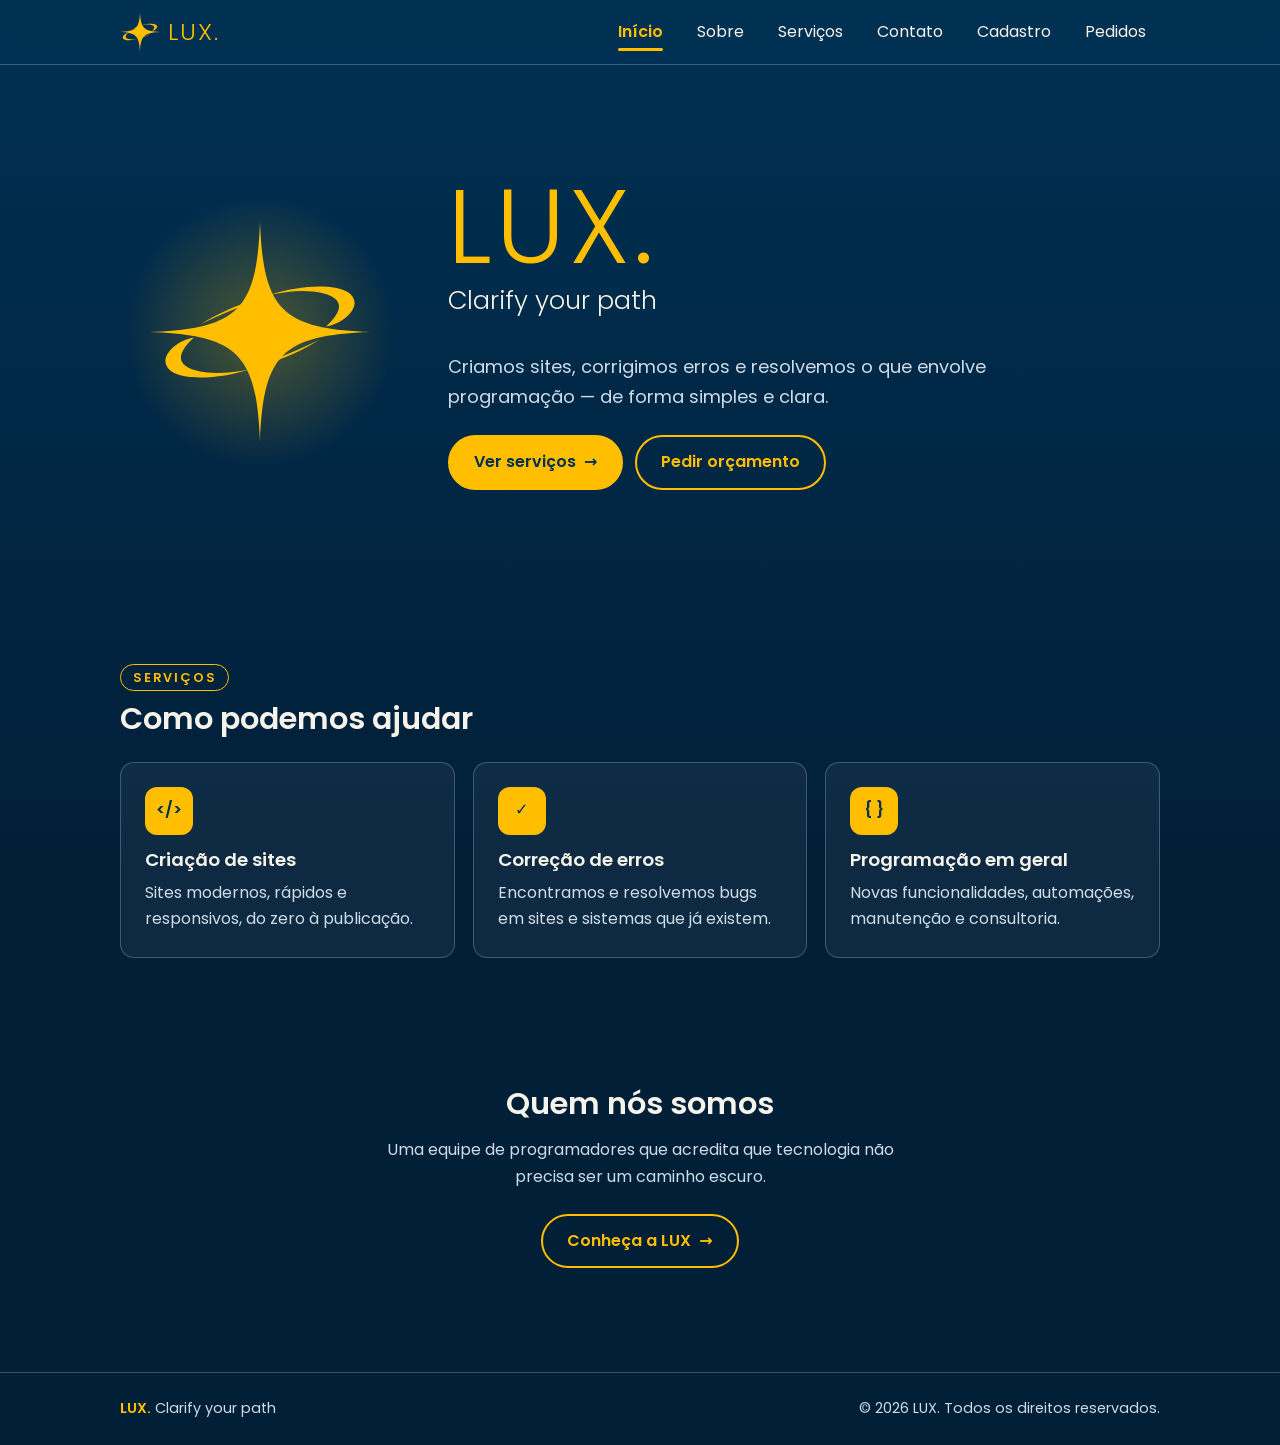
==== index.html @ 6c18a025 "first commit" ====
<!DOCTYPE html>
<html lang="pt-BR">
<head>
    <meta charset="UTF-8">
    <meta name="viewport" content="width=device-width, initial-scale=1.0">
    <meta name="description" content="LUX — criação de sites, correção de erros e serviços de programação. Clarify your path.">
    <meta name="theme-color" content="#003153">
    <title>LUX | Clarify your path</title>
    <link rel="icon" href="img/logo.svg" type="image/svg+xml">
    <link rel="preconnect" href="https://fonts.googleapis.com">
    <link rel="preconnect" href="https://fonts.gstatic.com" crossorigin>
    <link href="https://fonts.googleapis.com/css2?family=Poppins:wght@300;400;600&display=swap" rel="stylesheet" media="print" onload="this.media='all'">
    <link rel="stylesheet" href="oi.css">
    <script defer src="js.js"></script>
</head>
<body>
    <a class="pular" href="#conteudo">Pular para o conteúdo</a>

    <header class="topo">
        <div class="container topo-linha">
            <a class="marca" href="index.html" aria-label="LUX — página inicial">
                <img src="img/logo.svg" alt="" width="40" height="40">
                <span>LUX.</span>
            </a>
            <button class="menu-botao" type="button" aria-expanded="false" aria-controls="menu">
                <span class="menu-icone" aria-hidden="true"></span>
                <span class="menu-texto">Menu</span>
            </button>
            <nav id="menu" class="menu" aria-label="Principal">
                <ul>
                    <li><a href="index.html" aria-current="page">Início</a></li>
                    <li><a href="sobre.html">Sobre</a></li>
                    <li><a href="servicos.html">Serviços</a></li>
                    <li><a href="contato.html">Contato</a></li>
                    <li><a href="cadastro.html">Cadastro</a></li>
                    <li><a href="pedidos.html">Pedidos</a></li>
                </ul>
            </nav>
        </div>
    </header>

    <main id="conteudo">
        <section class="heroi container">
            <div class="heroi-logo">
                <img src="img/logo.svg" alt="" width="220" height="220">
            </div>
            <div class="heroi-texto">
                <h1>LUX.</h1>
                <p class="slogan" lang="en">Clarify your path</p>
                <p class="destaque">Criamos sites, corrigimos erros e resolvemos o que envolve programação — de forma simples e clara.</p>
                <div class="acoes">
                    <a class="botao" href="servicos.html">Ver serviços <span aria-hidden="true">→</span></a>
                    <a class="botao botao-contorno" href="contato.html">Pedir orçamento</a>
                </div>
            </div>
        </section>

        <section class="secao container" aria-labelledby="titulo-servicos">
            <p class="etiqueta">Serviços</p>
            <h2 id="titulo-servicos">Como podemos ajudar</h2>
            <ul class="grade">
                <li class="cartao">
                    <span class="cartao-icone" aria-hidden="true">&lt;/&gt;</span>
                    <h3>Criação de sites</h3>
                    <p>Sites modernos, rápidos e responsivos, do zero à publicação.</p>
                </li>
                <li class="cartao">
                    <span class="cartao-icone" aria-hidden="true">✓</span>
                    <h3>Correção de erros</h3>
                    <p>Encontramos e resolvemos bugs em sites e sistemas que já existem.</p>
                </li>
                <li class="cartao">
                    <span class="cartao-icone" aria-hidden="true">{ }</span>
                    <h3>Programação em geral</h3>
                    <p>Novas funcionalidades, automações, manutenção e consultoria.</p>
                </li>
            </ul>
        </section>

        <section class="secao container chamada">
            <h2>Quem nós somos</h2>
            <p>Uma equipe de programadores que acredita que tecnologia não precisa ser um caminho escuro.</p>
            <div class="acoes">
                <a class="botao botao-contorno" href="sobre.html">Conheça a LUX <span aria-hidden="true">→</span></a>
            </div>
        </section>
    </main>

    <footer class="rodape">
        <div class="container rodape-linha">
            <p><strong>LUX.</strong> <span lang="en">Clarify your path</span></p>
            <p>&copy; <span data-ano>2026</span> LUX. Todos os direitos reservados.</p>
        </div>
    </footer>
</body>
</html>
---- oi.css ----
/* ===== LUX — identidade visual =====
   Azul da Prússia + âmbar. O par azul/amarelo continua distinguível nos
   tipos mais comuns de daltonismo, e nenhum estado depende só da cor:
   links, abas e erros também usam sublinhado, barra, ícone ou texto. */
:root {
    --azul: #003153;          /* azul da Prússia */
    --azul-fundo: #021f38;
    --azul-claro: #0b4470;
    --ambar: #ffbf00;
    --ambar-claro: #ffd75e;
    --texto: #f6f3ea;
    --texto-suave: #cfdbe7;
    --borda: rgba(255, 255, 255, 0.22);
    --raio: 14px;
}

*,
*::before,
*::after {
    box-sizing: border-box;
}

html {
    scroll-behavior: smooth;
}

body {
    margin: 0;
    min-height: 100vh;
    display: flex;
    flex-direction: column;
    font-family: "Poppins", "Segoe UI", system-ui, sans-serif;
    font-size: 1rem;
    line-height: 1.65;
    color: var(--texto);
    background: var(--azul-fundo) linear-gradient(180deg, var(--azul) 0%, var(--azul-fundo) 60%) no-repeat;
}

main {
    flex: 1;
}

img {
    max-width: 100%;
    height: auto;
    display: block;
}

h1,
h2,
h3 {
    line-height: 1.2;
    margin: 0 0 0.5em;
    font-weight: 600;
}

h1 {
    font-size: clamp(2rem, 6vw, 3rem);
}

h2 {
    font-size: clamp(1.4rem, 4vw, 1.9rem);
}

h3 {
    font-size: 1.15rem;
}

p {
    margin: 0 0 1em;
}

a {
    color: var(--ambar);
    text-underline-offset: 0.2em;
}

a:hover {
    color: var(--ambar-claro);
}

strong {
    color: var(--ambar);
    font-weight: 600;
}

/* foco sempre visível para quem navega pelo teclado */
:focus-visible {
    outline: 3px solid #fff;
    outline-offset: 3px;
    border-radius: 4px;
}

.container {
    width: 100%;
    max-width: 1080px;
    margin-inline: auto;
    padding-inline: 20px;
}

.estreito {
    max-width: 720px;
}

.pular {
    position: absolute;
    left: 12px;
    top: -60px;
    z-index: 20;
    padding: 10px 16px;
    background: var(--ambar);
    color: var(--azul);
    font-weight: 600;
    border-radius: 8px;
}

.pular:focus {
    top: 12px;
}

/* ===== Topo e menu ===== */
.topo {
    position: sticky;
    top: 0;
    z-index: 10;
    background: rgba(0, 49, 83, 0.94);
    border-bottom: 1px solid var(--borda);
    backdrop-filter: blur(8px);
}

.topo-linha {
    display: flex;
    align-items: center;
    justify-content: space-between;
    flex-wrap: wrap;
    min-height: 64px;
}

.marca {
    display: inline-flex;
    align-items: center;
    gap: 8px;
    color: var(--ambar);
    font-size: 1.5rem;
    font-weight: 300;
    letter-spacing: 0.08em;
    text-decoration: none;
}

.marca img {
    transition: transform 0.5s ease;
}

.marca:hover img {
    transform: rotate(90deg);
}

.menu-botao {
    display: none;
    align-items: center;
    gap: 10px;
    min-height: 44px;
    padding: 8px 14px;
    font: inherit;
    font-weight: 600;
    color: var(--ambar);
    background: transparent;
    border: 2px solid var(--ambar);
    border-radius: 10px;
    cursor: pointer;
}

.menu-icone,
.menu-icone::before,
.menu-icone::after {
    display: block;
    width: 20px;
    height: 2px;
    background: currentColor;
    border-radius: 2px;
    transition: transform 0.25s ease, background-color 0.25s ease;
}

.menu-icone {
    position: relative;
}

.menu-icone::before,
.menu-icone::after {
    content: "";
    position: absolute;
    left: 0;
}

.menu-icone::before {
    top: -6px;
}

.menu-icone::after {
    top: 6px;
}

.menu-botao[aria-expanded="true"] .menu-icone {
    background: transparent;
}

.menu-botao[aria-expanded="true"] .menu-icone::before {
    transform: translateY(6px) rotate(45deg);
}

.menu-botao[aria-expanded="true"] .menu-icone::after {
    transform: translateY(-6px) rotate(-45deg);
}

.menu ul {
    display: flex;
    gap: 6px;
    margin: 0;
    padding: 0;
    list-style: none;
}

.menu a {
    position: relative;
    display: block;
    padding: 10px 14px;
    color: var(--texto);
    text-decoration: none;
    border-radius: 8px;
    transition: background-color 0.2s ease, color 0.2s ease;
}

.menu a::after {
    content: "";
    position: absolute;
    left: 14px;
    right: 14px;
    bottom: 4px;
    height: 3px;
    background: var(--ambar);
    border-radius: 3px;
    transform: scaleX(0);
    transition: transform 0.25s ease;
}

.menu a:hover {
    background: rgba(255, 255, 255, 0.08);
    color: var(--ambar);
}

.menu a:hover::after,
.menu a[aria-current="page"]::after {
    transform: scaleX(1);
}

.menu a[aria-current="page"] {
    color: var(--ambar);
    font-weight: 600;
}

/* ===== Botões ===== */
.botao {
    display: inline-flex;
    align-items: center;
    justify-content: center;
    gap: 8px;
    min-height: 48px;
    padding: 12px 24px;
    font: inherit;
    font-weight: 600;
    color: var(--azul);
    background: var(--ambar);
    border: 2px solid var(--ambar);
    border-radius: 999px;
    text-decoration: none;
    cursor: pointer;
    transition: transform 0.15s ease, box-shadow 0.2s ease, background-color 0.2s ease, color 0.2s ease;
}

.botao:hover {
    color: var(--azul);
    background: var(--ambar-claro);
    transform: translateY(-3px);
    box-shadow: 0 10px 28px rgba(255, 191, 0, 0.35);
}

.botao:active {
    transform: translateY(0) scale(0.97);
    box-shadow: none;
}

.botao span {
    transition: transform 0.2s ease;
}

.botao:hover span {
    transform: translateX(4px);
}

.botao-contorno {
    color: var(--ambar);
    background: transparent;
}

.botao-contorno:hover {
    color: var(--azul);
    background: var(--ambar);
}

.acoes {
    display: flex;
    flex-wrap: wrap;
    gap: 12px;
    margin-top: 1.5em;
}

/* ===== Início ===== */
.heroi {
    display: grid;
    grid-template-columns: auto 1fr;
    align-items: center;
    gap: 48px;
    padding-block: clamp(48px, 10vw, 110px);
}

.heroi-logo {
    position: relative;
    padding: 30px;
}

/* brilho da luminária atrás da estrela */
.heroi-logo::before {
    content: "";
    position: absolute;
    inset: 0;
    border-radius: 50%;
    background: radial-gradient(circle, rgba(255, 191, 0, 0.3) 0%, rgba(255, 191, 0, 0) 68%);
    animation: brilho 4s ease-in-out infinite;
}

.heroi-logo img {
    position: relative;
}

@keyframes brilho {
    50% {
        transform: scale(1.18);
        opacity: 0.6;
    }
}

.heroi h1 {
    margin: 0;
    font-size: clamp(3.5rem, 14vw, 6.5rem);
    font-weight: 300;
    letter-spacing: 0.04em;
    color: var(--ambar);
    line-height: 1;
}

.slogan {
    font-size: clamp(1.2rem, 4vw, 1.6rem);
    font-weight: 300;
    margin-bottom: 1.2em;
}

.destaque {
    font-size: 1.125rem;
    color: var(--texto-suave);
    max-width: 52ch;
}

/* ===== Seções e cartões ===== */
.secao {
    padding-block: clamp(36px, 7vw, 64px);
}

.etiqueta {
    display: inline-block;
    margin-bottom: 0.8em;
    padding: 2px 12px;
    font-size: 0.8rem;
    font-weight: 600;
    letter-spacing: 0.14em;
    text-transform: uppercase;
    color: var(--ambar);
    border: 1px solid var(--ambar);
    border-radius: 999px;
}

.grade {
    display: grid;
    grid-template-columns: repeat(auto-fit, minmax(230px, 1fr));
    gap: 18px;
    margin: 1.5em 0 0;
    padding: 0;
    list-style: none;
}

.cartao {
    padding: 24px;
    background: rgba(255, 255, 255, 0.05);
    border: 1px solid var(--borda);
    border-radius: var(--raio);
    transition: transform 0.2s ease, border-color 0.2s ease, background-color 0.2s ease;
}

.cartao:hover {
    transform: translateY(-4px);
    border-color: var(--ambar);
    background: rgba(255, 255, 255, 0.08);
}

.cartao p {
    margin: 0;
    color: var(--texto-suave);
}

.cartao-icone {
    display: inline-grid;
    place-items: center;
    min-width: 48px;
    height: 48px;
    margin-bottom: 14px;
    padding-inline: 10px;
    font-weight: 600;
    color: var(--azul);
    background: var(--ambar);
    border-radius: 12px;
}

.chamada {
    text-align: center;
}

.chamada p {
    max-width: 52ch;
    margin-inline: auto;
    color: var(--texto-suave);
}

.chamada .acoes {
    justify-content: center;
}

/* ===== Abas de serviços ===== */
.abas {
    margin-top: 1.5em;
}

.abas-lista {
    display: flex;
    flex-wrap: wrap;
    gap: 8px;
}

.abas-lista button {
    flex: 1 1 180px;
    min-height: 48px;
    padding: 10px 16px;
    font: inherit;
    font-weight: 600;
    color: var(--texto);
    background: transparent;
    border: 2px solid var(--borda);
    border-radius: 12px;
    cursor: pointer;
    transition: background-color 0.2s ease, color 0.2s ease, border-color 0.2s ease, transform 0.15s ease;
}

.abas-lista button:hover {
    border-color: var(--ambar);
    color: var(--ambar);
    transform: translateY(-2px);
}

/* aba ativa: muda a cor de fundo E ganha um marcador ✓ */
.abas-lista button[aria-selected="true"] {
    color: var(--azul);
    background: var(--ambar);
    border-color: var(--ambar);
}

.abas-lista button[aria-selected="true"]::before {
    content: "✓ ";
}

.painel {
    margin-top: 14px;
    padding: clamp(20px, 5vw, 36px);
    background: rgba(255, 255, 255, 0.05);
    border: 1px solid var(--borda);
    border-left: 5px solid var(--ambar);
    border-radius: var(--raio);
}

.painel[role="tabpanel"]:not([hidden]) {
    animation: surgir 0.35s ease;
}

@keyframes surgir {
    from {
        opacity: 0;
        transform: translateY(10px);
    }
}

.lista-check {
    margin: 0 0 1.6em;
    padding: 0;
    list-style: none;
}

.lista-check li {
    position: relative;
    padding: 6px 0 6px 30px;
}

.lista-check li::before {
    content: "✓";
    position: absolute;
    left: 0;
    font-weight: 600;
    color: var(--ambar);
}

/* ===== Formulário ===== */
.formulario {
    display: grid;
    gap: 18px;
    margin-top: 1.5em;
    justify-items: start;
}

.campo {
    width: 100%;
}

.campo label {
    display: block;
    margin-bottom: 6px;
    font-weight: 600;
}

.campo input,
.campo select,
.campo textarea {
    width: 100%;
    min-height: 48px;
    padding: 12px 14px;
    font: inherit;
    color: var(--texto);
    background: rgba(255, 255, 255, 0.07);
    border: 2px solid var(--borda);
    border-radius: 10px;
    transition: border-color 0.2s ease, background-color 0.2s ease;
}

.campo select option {
    color: #111;
}

.campo textarea {
    resize: vertical;
}

.campo input:focus,
.campo select:focus,
.campo textarea:focus {
    outline: none;
    border-color: var(--ambar);
    background: rgba(255, 255, 255, 0.11);
}

/* erro: borda tracejada + ícone + texto, não apenas cor */
.campo [aria-invalid="true"] {
    border-style: dashed;
    border-color: #fff;
}

.erro {
    margin: 6px 0 0;
    font-weight: 600;
    color: #fff;
}

.aviso {
    margin: 0;
    font-weight: 600;
    color: var(--ambar);
}

.aviso:empty {
    display: none;
}

.faixa-aviso {
    max-width: 1040px;
    margin: 20px auto 0;
    margin-inline: max(20px, calc((100% - 1040px) / 2));
    padding: 14px 18px;
    font-weight: 600;
    color: var(--azul);
    background: var(--ambar);
    border-radius: 12px;
    overflow-wrap: anywhere;
}

.faixa-aviso a {
    color: var(--azul);
}

/* erro do servidor: ícone ⚠ + texto branco + borda, não só cor */
.aviso-erro {
    padding: 10px 14px;
    color: #fff;
    border: 2px dashed #fff;
    border-radius: 10px;
}

.botao:disabled {
    opacity: 0.6;
    cursor: wait;
    transform: none;
}

.opcional,
.dica {
    font-weight: 400;
    font-size: 0.9rem;
    color: var(--texto-suave);
}

.dica {
    margin: 6px 0 0;
}

/* ===== Cadastro e pedidos ===== */
.abas .formulario {
    margin-top: 0.5em;
}

.titulo-linha {
    display: flex;
    flex-wrap: wrap;
    align-items: center;
    justify-content: space-between;
    gap: 12px;
}

.titulo-linha h1 {
    margin: 0;
}

.botao-pequeno {
    min-height: 44px;
    padding: 8px 20px;
}

.pedidos-grade {
    display: grid;
    grid-template-columns: minmax(0, 1fr) minmax(0, 1fr);
    gap: 32px;
    align-items: start;
    margin-top: 1.5em;
}

.pedidos-grade > .painel {
    margin-top: 0;
}

.vazio {
    color: var(--texto-suave);
}

.lista-pedidos {
    display: grid;
    gap: 14px;
    margin: 0;
    padding: 0;
    list-style: none;
}

.pedido {
    padding: 18px 20px;
    background: rgba(255, 255, 255, 0.05);
    border: 1px solid var(--borda);
    border-radius: var(--raio);
    overflow-wrap: anywhere;
}

.pedido-topo {
    display: flex;
    flex-wrap: wrap;
    align-items: flex-start;
    justify-content: space-between;
    gap: 8px 12px;
}

.pedido h3 {
    margin: 0;
}

.pedido p {
    margin: 0;
    white-space: pre-line;
}

.pedido-meta {
    margin: 4px 0 10px !important;
    font-size: 0.85rem;
    color: var(--texto-suave);
}

/* selos de status: cada um tem ícone, texto e estilo de borda diferentes */
.selo {
    padding: 2px 12px;
    font-size: 0.85rem;
    font-weight: 600;
    white-space: nowrap;
    border: 2px solid var(--ambar);
    border-radius: 999px;
}

.selo-recebido {
    color: var(--ambar);
}

.selo-emandamento {
    color: var(--azul);
    background: var(--ambar);
}

.selo-concluido {
    color: var(--azul);
    background: #fff;
    border-color: #fff;
}

.selo-cancelado {
    color: var(--texto-suave);
    border-color: var(--texto-suave);
    border-style: dashed;
    text-decoration: line-through;
}

/* ===== Painel do administrador ===== */
.resumo {
    display: flex;
    flex-wrap: wrap;
    gap: 12px;
    margin: 0 0 1.5em;
    padding: 0;
    list-style: none;
}

.resumo li {
    flex: 1 1 140px;
    padding: 14px 18px;
    color: var(--texto-suave);
    background: rgba(255, 255, 255, 0.05);
    border: 1px solid var(--borda);
    border-radius: var(--raio);
}

.resumo strong {
    display: block;
    font-size: 2rem;
    line-height: 1.1;
}

.campo-status {
    max-width: 260px;
    margin-top: 14px;
}

.campo-status label {
    font-size: 0.9rem;
}

.contato-direto {
    margin-top: 2em;
    color: var(--texto-suave);
    overflow-wrap: anywhere;
}

/* ===== Rodapé ===== */
.rodape {
    margin-top: 40px;
    padding-block: 24px;
    border-top: 1px solid var(--borda);
    font-size: 0.9rem;
    color: var(--texto-suave);
}

.rodape-linha {
    display: flex;
    flex-wrap: wrap;
    justify-content: space-between;
    gap: 8px 24px;
}

.rodape p {
    margin: 0;
}

/* ===== Entrada suave ao rolar (classe aplicada pelo js.js) ===== */
.revelar {
    opacity: 0;
    transform: translateY(18px);
    transition: opacity 0.6s ease, transform 0.6s ease;
}

.revelar.visivel {
    opacity: 1;
    transform: none;
}

/* ===== Celular ===== */
@media (max-width: 860px) {
    .pedidos-grade {
        grid-template-columns: 1fr;
    }
}

@media (max-width: 820px) {
    .menu-botao {
        display: inline-flex;
    }

    .menu {
        flex-basis: 100%;
        display: none;
        padding-bottom: 12px;
    }

    .menu.aberto {
        display: block;
    }

    .menu ul {
        flex-direction: column;
        gap: 2px;
    }

    .menu a {
        padding: 12px 14px;
    }
}

@media (max-width: 720px) {
    .menu-botao {
        display: inline-flex;
    }

    .menu {
        flex-basis: 100%;
        display: none;
        padding-bottom: 12px;
    }

    .menu.aberto {
        display: block;
    }

    .menu ul {
        flex-direction: column;
        gap: 2px;
    }

    .menu a {
        padding: 12px 14px;
    }

    .heroi {
        grid-template-columns: 1fr;
        gap: 12px;
        text-align: center;
    }

    .heroi-logo {
        justify-self: center;
        max-width: 200px;
        padding: 20px;
    }

    .heroi .destaque {
        margin-inline: auto;
    }

    .heroi .acoes {
        justify-content: center;
    }

    .acoes .botao,
    .formulario .botao {
        width: 100%;
    }
}

@media (prefers-reduced-motion: reduce) {
    *,
    *::before,
    *::after {
        animation: none !important;
        transition: none !important;
        scroll-behavior: auto !important;
    }

    .revelar {
        opacity: 1;
        transform: none;
    }
}
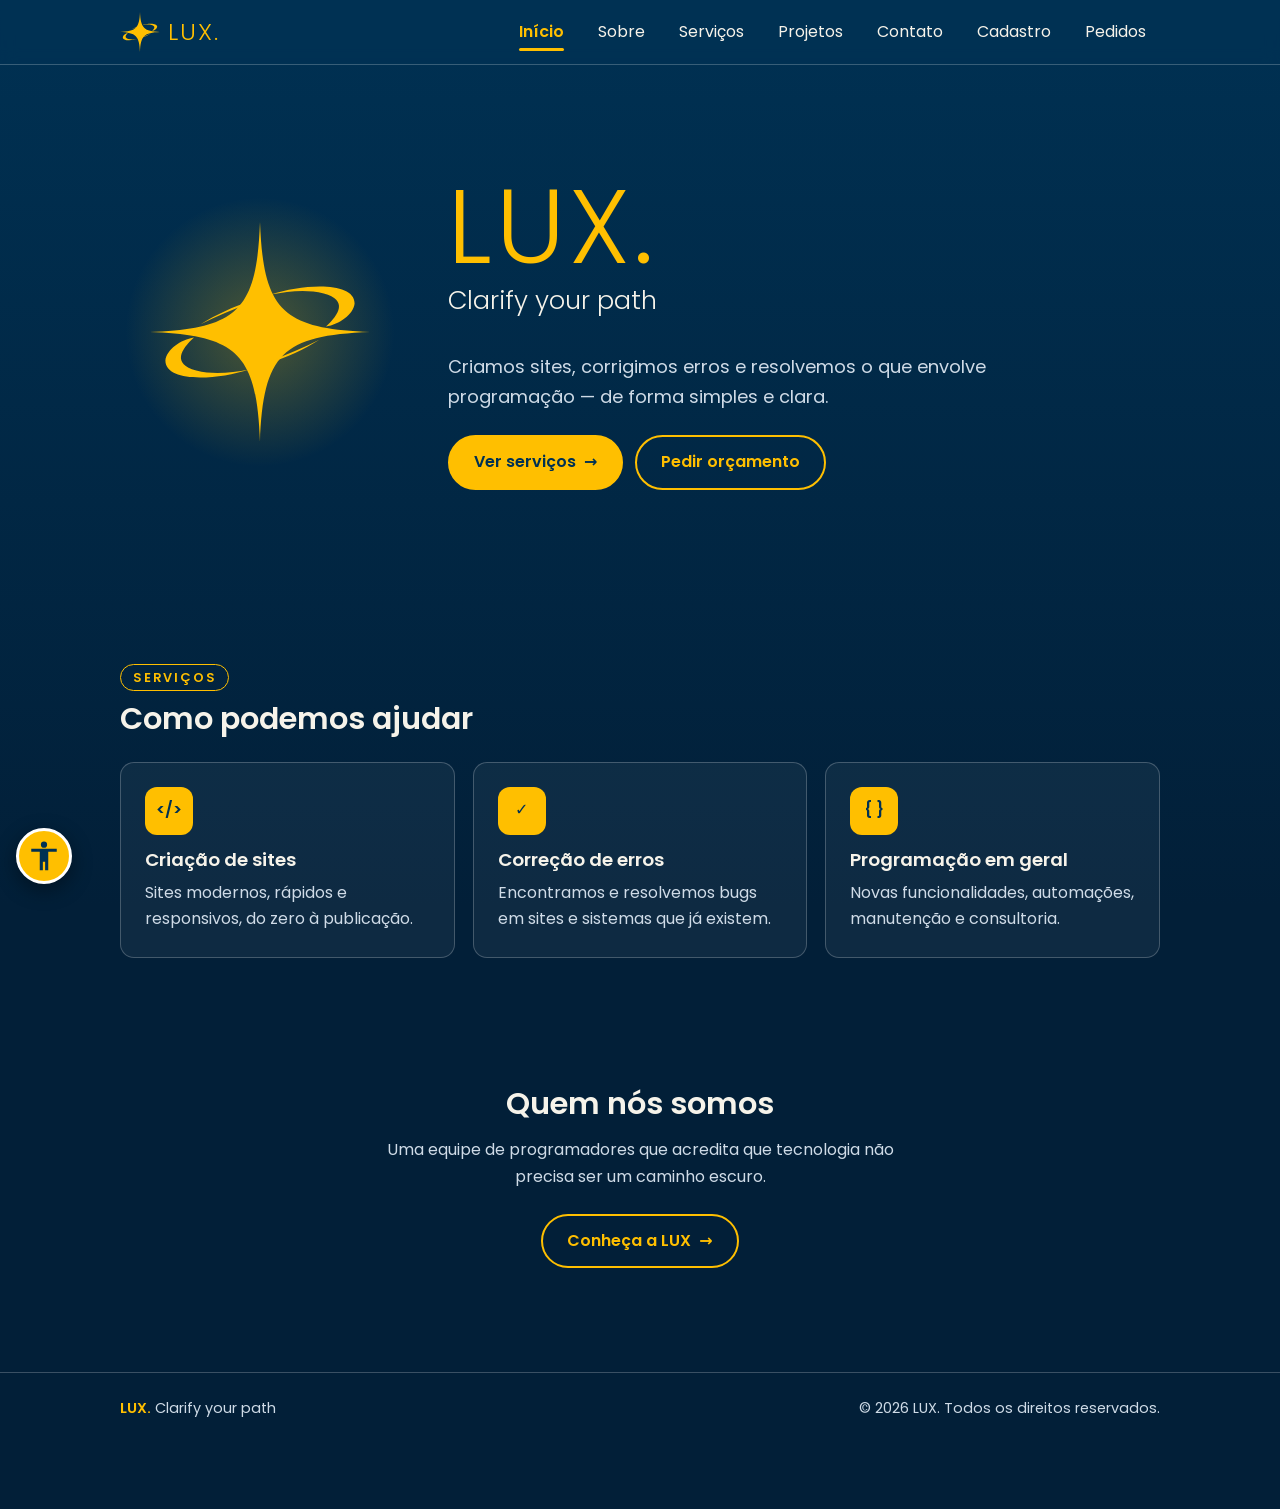
==== commit 386def21: "aba de projects" ====
--- a/index.html
+++ b/index.html
@@ -31,6 +31,7 @@
                     <li><a href="index.html" aria-current="page">Início</a></li>
                     <li><a href="sobre.html">Sobre</a></li>
                     <li><a href="servicos.html">Serviços</a></li>
+                    <li><a href="projetos.html">Projetos</a></li>
                     <li><a href="contato.html">Contato</a></li>
                     <li><a href="cadastro.html">Cadastro</a></li>
                     <li><a href="pedidos.html">Pedidos</a></li>
--- a/oi.css
+++ b/oi.css
@@ -594,22 +594,6 @@
     display: none;
 }
 
-.faixa-aviso {
-    max-width: 1040px;
-    margin: 20px auto 0;
-    margin-inline: max(20px, calc((100% - 1040px) / 2));
-    padding: 14px 18px;
-    font-weight: 600;
-    color: var(--azul);
-    background: var(--ambar);
-    border-radius: 12px;
-    overflow-wrap: anywhere;
-}
-
-.faixa-aviso a {
-    color: var(--azul);
-}
-
 /* erro do servidor: ícone ⚠ + texto branco + borda, não só cor */
 .aviso-erro {
     padding: 10px 14px;
@@ -912,3 +896,271 @@
         transform: none;
     }
 }
+
+/* ===== Acessibilidade: botão e painel (criados pelo js.js) ===== */
+.a11y-botao {
+    position: fixed;
+    left: 16px;
+    bottom: calc(16px + env(safe-area-inset-bottom, 0px));
+    z-index: 30;
+    display: grid;
+    place-items: center;
+    width: 56px;
+    height: 56px;
+    padding: 0;
+    color: var(--azul);
+    background: var(--ambar);
+    border: 3px solid #fff;
+    border-radius: 50%;
+    box-shadow: 0 6px 20px rgba(0, 0, 0, 0.4);
+    cursor: pointer;
+}
+
+.a11y-botao:hover {
+    background: var(--ambar-claro);
+}
+
+.a11y-botao svg {
+    width: 34px;
+    height: 34px;
+}
+
+.a11y-painel {
+    position: fixed;
+    left: 16px;
+    bottom: calc(84px + env(safe-area-inset-bottom, 0px));
+    z-index: 30;
+    width: min(380px, calc(100vw - 32px));
+    max-height: calc(100vh - 110px);
+    overflow-y: auto;
+    padding: 18px;
+    color: var(--texto);
+    background: var(--azul-fundo);
+    border: 2px solid var(--ambar);
+    border-radius: var(--raio);
+    box-shadow: 0 16px 40px rgba(0, 0, 0, 0.5);
+}
+
+.a11y-topo,
+.a11y-tamanho {
+    display: flex;
+    flex-wrap: wrap;
+    align-items: center;
+    justify-content: space-between;
+    gap: 12px;
+    margin-bottom: 12px;
+}
+
+.a11y-topo h2 {
+    margin: 0;
+    font-size: 1.25rem;
+}
+
+.a11y-tamanho p {
+    margin: 0;
+    font-weight: 600;
+}
+
+.a11y-tamanho-botoes {
+    display: flex;
+    align-items: center;
+    gap: 8px;
+}
+
+.a11y-valor {
+    min-width: 3.5em;
+    text-align: center;
+    font-weight: 600;
+}
+
+.a11y-fechar,
+.a11y-mini {
+    min-width: 44px;
+    min-height: 44px;
+    font: inherit;
+    font-weight: 600;
+    color: var(--texto);
+    background: transparent;
+    border: 2px solid var(--borda);
+    border-radius: 10px;
+    cursor: pointer;
+}
+
+.a11y-fechar:hover,
+.a11y-mini:hover:not(:disabled) {
+    color: var(--ambar);
+    border-color: var(--ambar);
+}
+
+.a11y-mini:disabled {
+    opacity: 0.45;
+    cursor: not-allowed;
+}
+
+.a11y-grade {
+    display: grid;
+    grid-template-columns: repeat(2, minmax(0, 1fr));
+    gap: 8px;
+    margin-bottom: 14px;
+}
+
+.a11y-opcao {
+    display: flex;
+    align-items: flex-start;
+    gap: 8px;
+    min-height: 44px;
+    padding: 10px;
+    font: inherit;
+    text-align: left;
+    color: var(--texto);
+    background: rgba(255, 255, 255, 0.05);
+    border: 2px solid var(--borda);
+    border-radius: 10px;
+    cursor: pointer;
+}
+
+.a11y-opcao:hover {
+    border-color: var(--ambar);
+}
+
+/* ligado = borda, fundo e um ✓ (não depende só da cor) */
+.a11y-opcao[aria-pressed="true"] {
+    background: rgba(255, 191, 0, 0.16);
+    border-color: var(--ambar);
+}
+
+.a11y-opcao[aria-pressed="true"] strong::after {
+    content: " ✓";
+}
+
+.a11y-icone {
+    flex: none;
+    width: 1.6em;
+    font-size: 1.1rem;
+    line-height: 1.3;
+    text-align: center;
+}
+
+.a11y-opcao-texto {
+    display: flex;
+    flex-direction: column;
+    min-width: 0;
+    line-height: 1.3;
+}
+
+.a11y-opcao strong {
+    font-size: 0.92rem;
+}
+
+.a11y-opcao small {
+    font-size: 0.78rem;
+    color: var(--texto-suave);
+}
+
+.a11y-ouvir,
+.a11y-redefinir {
+    width: 100%;
+}
+
+.a11y-dica {
+    margin: 6px 0 12px;
+    font-size: 0.8rem;
+    color: var(--texto-suave);
+}
+
+/* o botão fixo não cobre o texto do rodapé */
+.rodape {
+    padding-bottom: calc(88px + env(safe-area-inset-bottom, 0px));
+}
+
+@media (max-width: 360px) {
+    .a11y-grade {
+        grid-template-columns: 1fr;
+    }
+}
+
+/* ===== Acessibilidade: modos (classes no <html>) ===== */
+.a11y-contraste {
+    --azul: #000;
+    --azul-fundo: #000;
+    --azul-claro: #000;
+    --ambar: #ffff00;
+    --ambar-claro: #ffff8a;
+    --texto: #fff;
+    --texto-suave: #fff;
+    --borda: #fff;
+}
+
+.a11y-contraste body {
+    background: #000;
+}
+
+.a11y-contraste .topo {
+    background: #000;
+    backdrop-filter: none;
+}
+
+.a11y-contraste a {
+    text-decoration: underline;
+}
+
+.a11y-fonte body,
+.a11y-fonte body * {
+    font-family: "Atkinson Hyperlegible", Verdana, Tahoma, sans-serif !important;
+}
+
+/* espaçamentos do critério 1.4.12 da WCAG */
+.a11y-espacamento body * {
+    line-height: 1.9 !important;
+    letter-spacing: 0.12em !important;
+    word-spacing: 0.16em !important;
+}
+
+.a11y-espacamento p {
+    margin-bottom: 2em;
+}
+
+.a11y-links a {
+    text-decoration: underline !important;
+    text-decoration-thickness: 2px !important;
+    outline: 2px dashed var(--ambar);
+    outline-offset: 3px;
+}
+
+.a11y-animacao,
+.a11y-animacao *,
+.a11y-animacao *::before,
+.a11y-animacao *::after {
+    animation: none !important;
+    transition: none !important;
+    scroll-behavior: auto !important;
+}
+
+.a11y-animacao .revelar {
+    opacity: 1;
+    transform: none;
+}
+
+.a11y-cursor,
+.a11y-cursor * {
+    cursor: url("data:image/svg+xml,%3Csvg xmlns='http://www.w3.org/2000/svg' width='48' height='48' viewBox='0 0 24 24'%3E%3Cpath d='M4 2l15 10.5-6.8 1.4 4 7.2-2.8 1.5-4-7.2L4 20z' fill='%23000' stroke='%23fff' stroke-width='1.4' stroke-linejoin='round'/%3E%3C/svg%3E") 8 4, auto !important;
+}
+
+.guia-leitura {
+    position: fixed;
+    left: 0;
+    right: 0;
+    z-index: 25;
+    background: rgba(0, 0, 0, 0.62);
+    pointer-events: none;
+}
+
+.guia-cima {
+    top: 0;
+    border-bottom: 4px solid var(--ambar);
+}
+
+.guia-baixo {
+    bottom: 0;
+    border-top: 4px solid var(--ambar);
+}
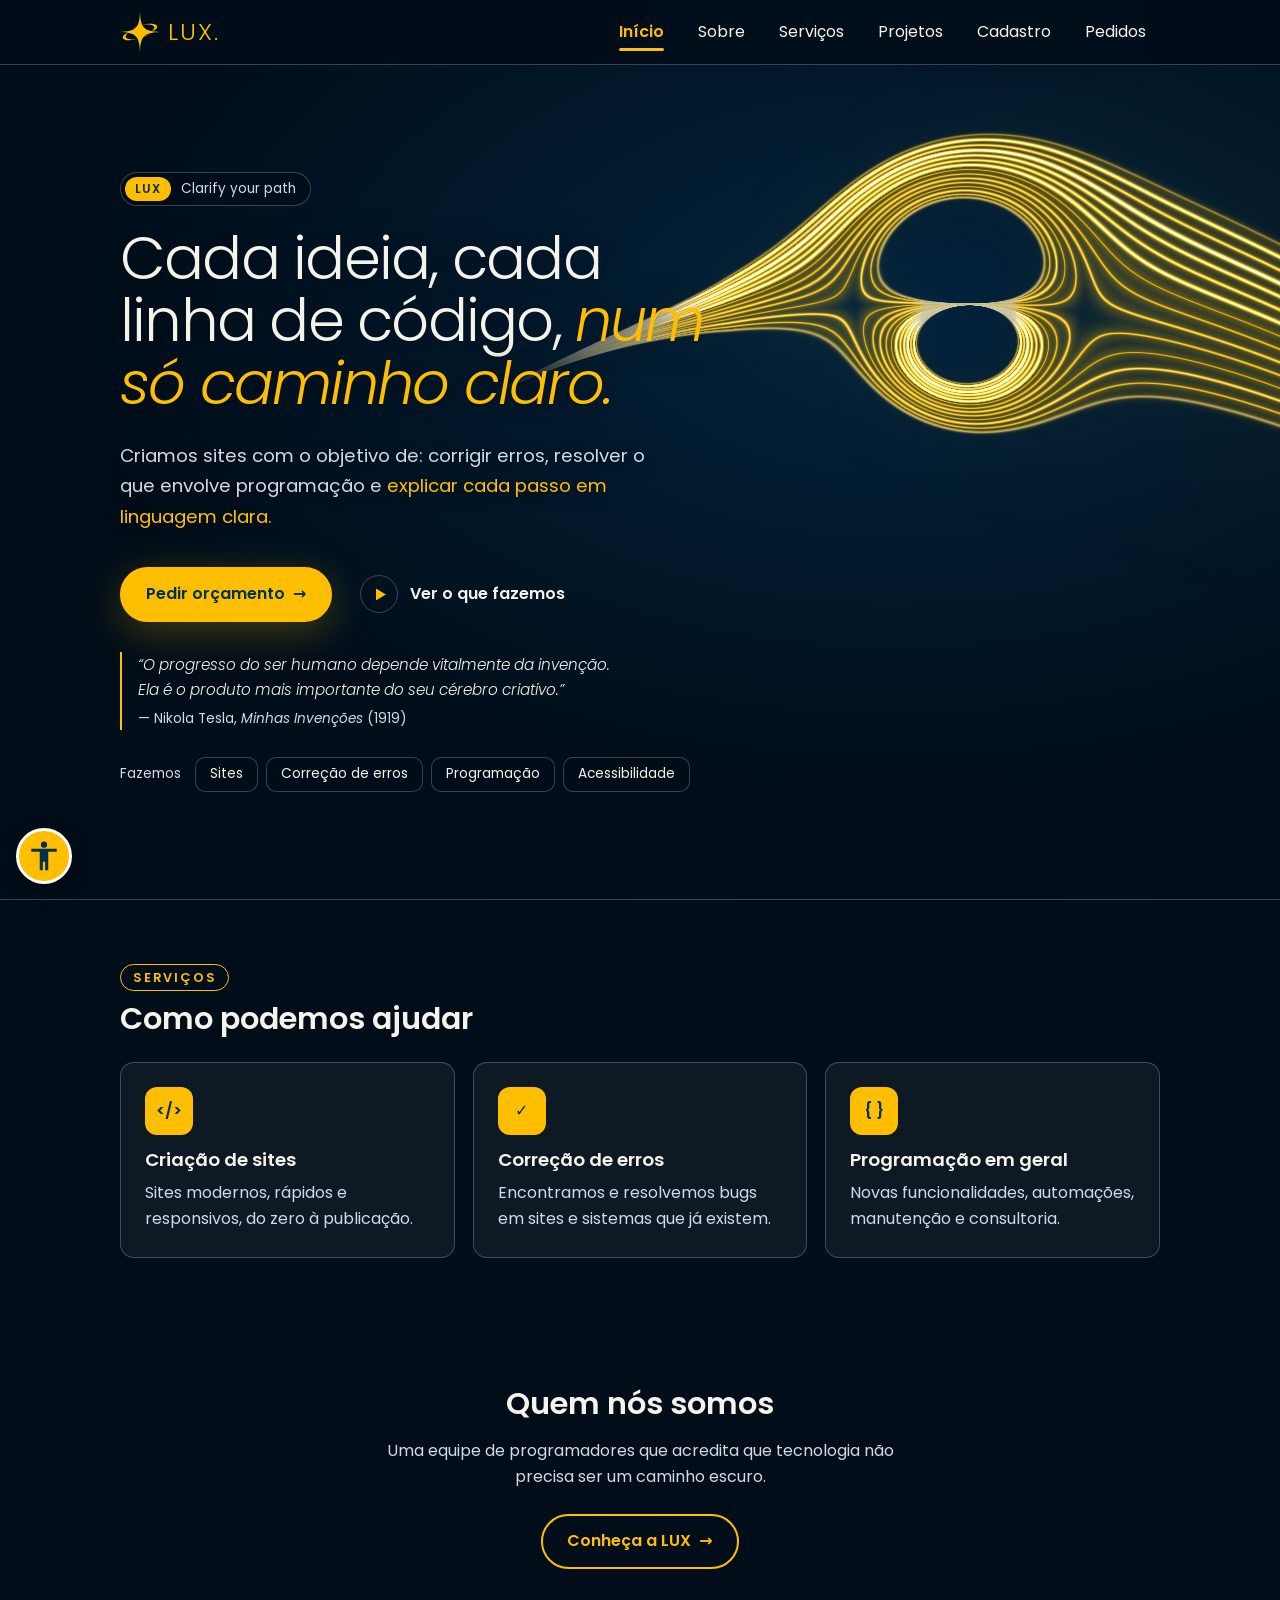
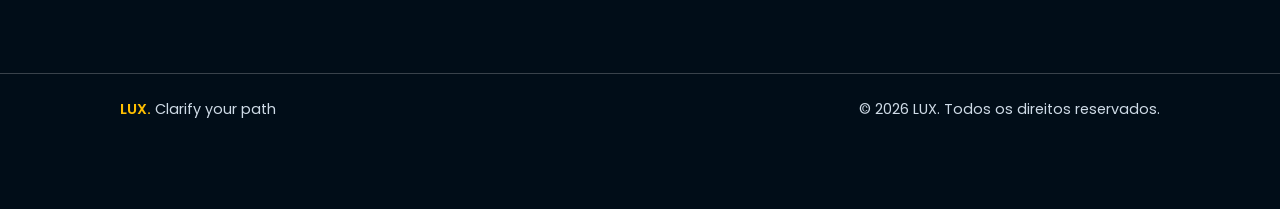
==== commit b12d0eec: "correção de erros" ====
--- a/index.html
+++ b/index.html
@@ -4,14 +4,15 @@
     <meta charset="UTF-8">
     <meta name="viewport" content="width=device-width, initial-scale=1.0">
     <meta name="description" content="LUX — criação de sites, correção de erros e serviços de programação. Clarify your path.">
-    <meta name="theme-color" content="#003153">
+    <meta name="theme-color" content="#010d18">
     <title>LUX | Clarify your path</title>
     <link rel="icon" href="img/logo.svg" type="image/svg+xml">
     <link rel="preconnect" href="https://fonts.googleapis.com">
     <link rel="preconnect" href="https://fonts.gstatic.com" crossorigin>
-    <link href="https://fonts.googleapis.com/css2?family=Poppins:wght@300;400;600&display=swap" rel="stylesheet" media="print" onload="this.media='all'">
+    <link href="https://fonts.googleapis.com/css2?family=Poppins:ital,wght@0,300;0,400;0,600;1,300&display=swap" rel="stylesheet" media="print" onload="this.media='all'">
     <link rel="stylesheet" href="oi.css">
     <script defer src="js.js"></script>
+    <script type="module" src="heroi.js"></script>
 </head>
 <body>
     <a class="pular" href="#conteudo">Pular para o conteúdo</a>
@@ -32,7 +33,6 @@
                     <li><a href="sobre.html">Sobre</a></li>
                     <li><a href="servicos.html">Serviços</a></li>
                     <li><a href="projetos.html">Projetos</a></li>
-                    <li><a href="contato.html">Contato</a></li>
                     <li><a href="cadastro.html">Cadastro</a></li>
                     <li><a href="pedidos.html">Pedidos</a></li>
                 </ul>
@@ -41,17 +41,31 @@
     </header>
 
     <main id="conteudo">
-        <section class="heroi container">
-            <div class="heroi-logo">
-                <img src="img/logo.svg" alt="" width="220" height="220">
-            </div>
-            <div class="heroi-texto">
-                <h1>LUX.</h1>
-                <p class="slogan" lang="en">Clarify your path</p>
-                <p class="destaque">Criamos sites, corrigimos erros e resolvemos o que envolve programação — de forma simples e clara.</p>
+        <!-- herói no layout do hero-49 (originkit): fios de luz em WebGL, desenhados pelo heroi.js -->
+        <section class="heroi" aria-labelledby="titulo-heroi">
+            <canvas class="heroi-fios" aria-hidden="true"></canvas>
+            <div class="container heroi-conteudo">
+                <p class="heroi-selo"><span class="heroi-selo-marca">LUX</span> <span lang="en">Clarify your path</span></p>
+                <h1 id="titulo-heroi">Cada ideia, cada linha de código, <em>num só caminho claro.</em></h1>
+                <p class="heroi-sub">Criamos sites com o objetivo de: corrigir erros, resolver o que envolve programação e <span class="heroi-sub-destaque">explicar cada passo em linguagem clara.</span></p>
                 <div class="acoes">
-                    <a class="botao" href="servicos.html">Ver serviços <span aria-hidden="true">→</span></a>
-                    <a class="botao botao-contorno" href="contato.html">Pedir orçamento</a>
+                    <a class="botao" href="pedidos.html">Pedir orçamento <span aria-hidden="true">→</span></a>
+                    <a class="heroi-play" href="servicos.html"><span class="heroi-play-icone" aria-hidden="true"></span>Ver o que fazemos</a>
+                </div>
+                <figure class="heroi-citacao">
+                    <blockquote>
+                        <p>“O progresso do ser humano depende vitalmente da invenção. Ela é o produto mais importante do seu cérebro criativo.”</p>
+                    </blockquote>
+                    <figcaption>— Nikola Tesla, <cite>Minhas Invenções</cite> (1919)</figcaption>
+                </figure>
+                <div class="heroi-chips">
+                    <span id="titulo-chips">Fazemos</span>
+                    <ul aria-labelledby="titulo-chips">
+                        <li>Sites</li>
+                        <li>Correção de erros</li>
+                        <li>Programação</li>
+                        <li>Acessibilidade</li>
+                    </ul>
                 </div>
             </div>
         </section>
--- a/oi.css
+++ b/oi.css
@@ -4,7 +4,8 @@
    links, abas e erros também usam sublinhado, barra, ícone ou texto. */
 :root {
     --azul: #003153;          /* azul da Prússia */
-    --azul-fundo: #021f38;
+    --azul-fundo: #010d18;    /* azul quase preto, o mesmo do herói */
+    --azul-noite: #02233d;
     --azul-claro: #0b4470;
     --ambar: #ffbf00;
     --ambar-claro: #ffd75e;
@@ -33,7 +34,7 @@
     font-size: 1rem;
     line-height: 1.65;
     color: var(--texto);
-    background: var(--azul-fundo) linear-gradient(180deg, var(--azul) 0%, var(--azul-fundo) 60%) no-repeat;
+    background: var(--azul-fundo) radial-gradient(ellipse 90% 60% at 70% 0%, var(--azul-noite) 0%, var(--azul-fundo) 70%) no-repeat;
 }
 
 main {
@@ -123,7 +124,7 @@
     position: sticky;
     top: 0;
     z-index: 10;
-    background: rgba(0, 49, 83, 0.94);
+    background: rgba(1, 13, 24, 0.9);
     border-bottom: 1px solid var(--borda);
     backdrop-filter: blur(8px);
 }
@@ -314,48 +315,194 @@
     margin-top: 1.5em;
 }
 
-/* ===== Início ===== */
+/* ===== Início: herói (layout do hero-49 do originkit, nas cores da LUX) ===== */
 .heroi {
-    display: grid;
-    grid-template-columns: auto 1fr;
+    position: relative;
+    isolation: isolate;
+    overflow: hidden;
+    display: flex;
     align-items: center;
-    gap: 48px;
-    padding-block: clamp(48px, 10vw, 110px);
-}
-
-.heroi-logo {
-    position: relative;
-    padding: 30px;
-}
-
-/* brilho da luminária atrás da estrela */
-.heroi-logo::before {
-    content: "";
+    min-height: clamp(620px, calc(100vh - 65px), 940px);
+    border-bottom: 1px solid var(--borda);
+    background: radial-gradient(ellipse 90% 80% at 70% 30%, var(--azul-noite) 0%, var(--azul-fundo) 75%);
+}
+
+/* fios de luz (WebGL): ocupam o herói todo, atrás do texto */
+.heroi-fios {
     position: absolute;
     inset: 0;
+    z-index: -1;
+    width: 100%;
+    height: 100%;
+}
+
+.heroi-conteudo {
+    padding-block: clamp(40px, 7vh, 80px);
+}
+
+.heroi-selo {
+    display: inline-flex;
+    align-items: center;
+    gap: 10px;
+    margin: 0 0 1.6em;
+    padding: 4px 14px 4px 4px;
+    font-size: 0.85rem;
+    color: var(--texto-suave);
+    background: rgba(1, 13, 24, 0.6);
+    border: 1px solid var(--borda);
+    border-radius: 999px;
+}
+
+.heroi-selo-marca {
+    padding: 2px 10px;
+    font-size: 0.75rem;
+    font-weight: 600;
+    letter-spacing: 0.08em;
+    color: var(--azul);
+    background: var(--ambar);
+    border-radius: 999px;
+}
+
+.heroi h1 {
+    max-width: 16ch;
+    margin: 0;
+    font-size: clamp(2.4rem, 4.6vw, 4.3rem);
+    font-weight: 300;
+    line-height: 1.06;
+    letter-spacing: -0.03em;
+    text-shadow: 0 2px 30px rgba(1, 13, 24, 0.8);
+}
+
+.heroi h1 em {
+    font-style: italic;
+    color: var(--ambar);
+}
+
+.heroi-sub {
+    max-width: 34rem;
+    margin: 1.4em 0 0;
+    font-size: clamp(1rem, 1.6vw, 1.15rem);
+    color: var(--texto-suave);
+    text-shadow: 0 1px 14px #010d18;
+}
+
+.heroi-sub-destaque {
+    color: var(--ambar);
+}
+
+.heroi .acoes {
+    align-items: center;
+    gap: 14px 28px;
+    margin-top: 2.2em;
+}
+
+.heroi .botao {
+    box-shadow: 0 10px 40px rgba(255, 191, 0, 0.25);
+}
+
+/* "play" redondo + texto, como no original */
+.heroi-play {
+    display: inline-flex;
+    align-items: center;
+    gap: 12px;
+    min-height: 48px;
+    font-weight: 600;
+    color: var(--texto);
+    text-decoration: underline;
+    text-decoration-color: transparent;
+    text-underline-offset: 6px;
+    transition: color 0.2s ease, text-decoration-color 0.2s ease;
+}
+
+.heroi-play:hover {
+    color: var(--ambar);
+    text-decoration-color: currentColor;
+}
+
+.heroi-play-icone {
+    display: grid;
+    place-items: center;
+    width: 38px;
+    height: 38px;
+    border: 1px solid var(--borda);
     border-radius: 50%;
-    background: radial-gradient(circle, rgba(255, 191, 0, 0.3) 0%, rgba(255, 191, 0, 0) 68%);
-    animation: brilho 4s ease-in-out infinite;
-}
-
-.heroi-logo img {
-    position: relative;
-}
-
-@keyframes brilho {
-    50% {
-        transform: scale(1.18);
-        opacity: 0.6;
-    }
-}
-
-.heroi h1 {
-    margin: 0;
-    font-size: clamp(3.5rem, 14vw, 6.5rem);
+    transition: border-color 0.2s ease;
+}
+
+.heroi-play:hover .heroi-play-icone {
+    border-color: var(--ambar);
+}
+
+.heroi-play-icone::before {
+    content: "";
+    width: 10px;
+    height: 12px;
+    margin-left: 3px;
+    background: var(--ambar);
+    clip-path: polygon(0 0, 100% 50%, 0 100%);
+}
+
+/* frase do Tesla */
+.heroi-citacao {
+    max-width: 32rem;
+    margin: 2em 0 0;
+    font-size: 0.95rem;
+    padding-left: 16px;
+    border-left: 2px solid var(--ambar);
+}
+
+.heroi-citacao blockquote {
+    margin: 0;
+}
+
+.heroi-citacao p {
+    margin: 0;
+    font-style: italic;
     font-weight: 300;
-    letter-spacing: 0.04em;
-    color: var(--ambar);
-    line-height: 1;
+    color: var(--texto);
+}
+
+.heroi-citacao figcaption {
+    margin-top: 0.4em;
+    font-size: 0.85rem;
+    color: var(--texto-suave);
+}
+
+/* "Fazemos" + etiquetas, como o "Reads from" do original */
+.heroi-chips {
+    display: flex;
+    flex-wrap: wrap;
+    align-items: center;
+    gap: 10px 14px;
+    margin-top: 2em;
+    font-size: 0.85rem;
+    color: var(--texto-suave);
+}
+
+.heroi-chips ul {
+    display: flex;
+    flex-wrap: wrap;
+    gap: 8px;
+    margin: 0;
+    padding: 0;
+    list-style: none;
+}
+
+.heroi-chips li {
+    padding: 5px 14px;
+    color: var(--texto);
+    background: rgba(1, 13, 24, 0.55);
+    border: 1px solid var(--borda);
+    border-radius: 10px;
+}
+
+/* no alto contraste, só texto: sem fios por trás */
+.a11y-contraste .heroi {
+    background: #000;
+}
+
+.a11y-contraste .heroi-fios {
+    display: none;
 }
 
 .slogan {
@@ -856,24 +1003,18 @@
         padding: 12px 14px;
     }
 
+    /* no celular os fios ficam numa faixa no alto e o texto vem embaixo */
     .heroi {
-        grid-template-columns: 1fr;
-        gap: 12px;
-        text-align: center;
-    }
-
-    .heroi-logo {
-        justify-self: center;
-        max-width: 200px;
-        padding: 20px;
-    }
-
-    .heroi .destaque {
-        margin-inline: auto;
-    }
-
-    .heroi .acoes {
-        justify-content: center;
+        display: block;
+        min-height: 0;
+    }
+
+    .heroi-fios {
+        height: 300px;
+    }
+
+    .heroi-conteudo {
+        padding-top: 250px;
     }
 
     .acoes .botao,
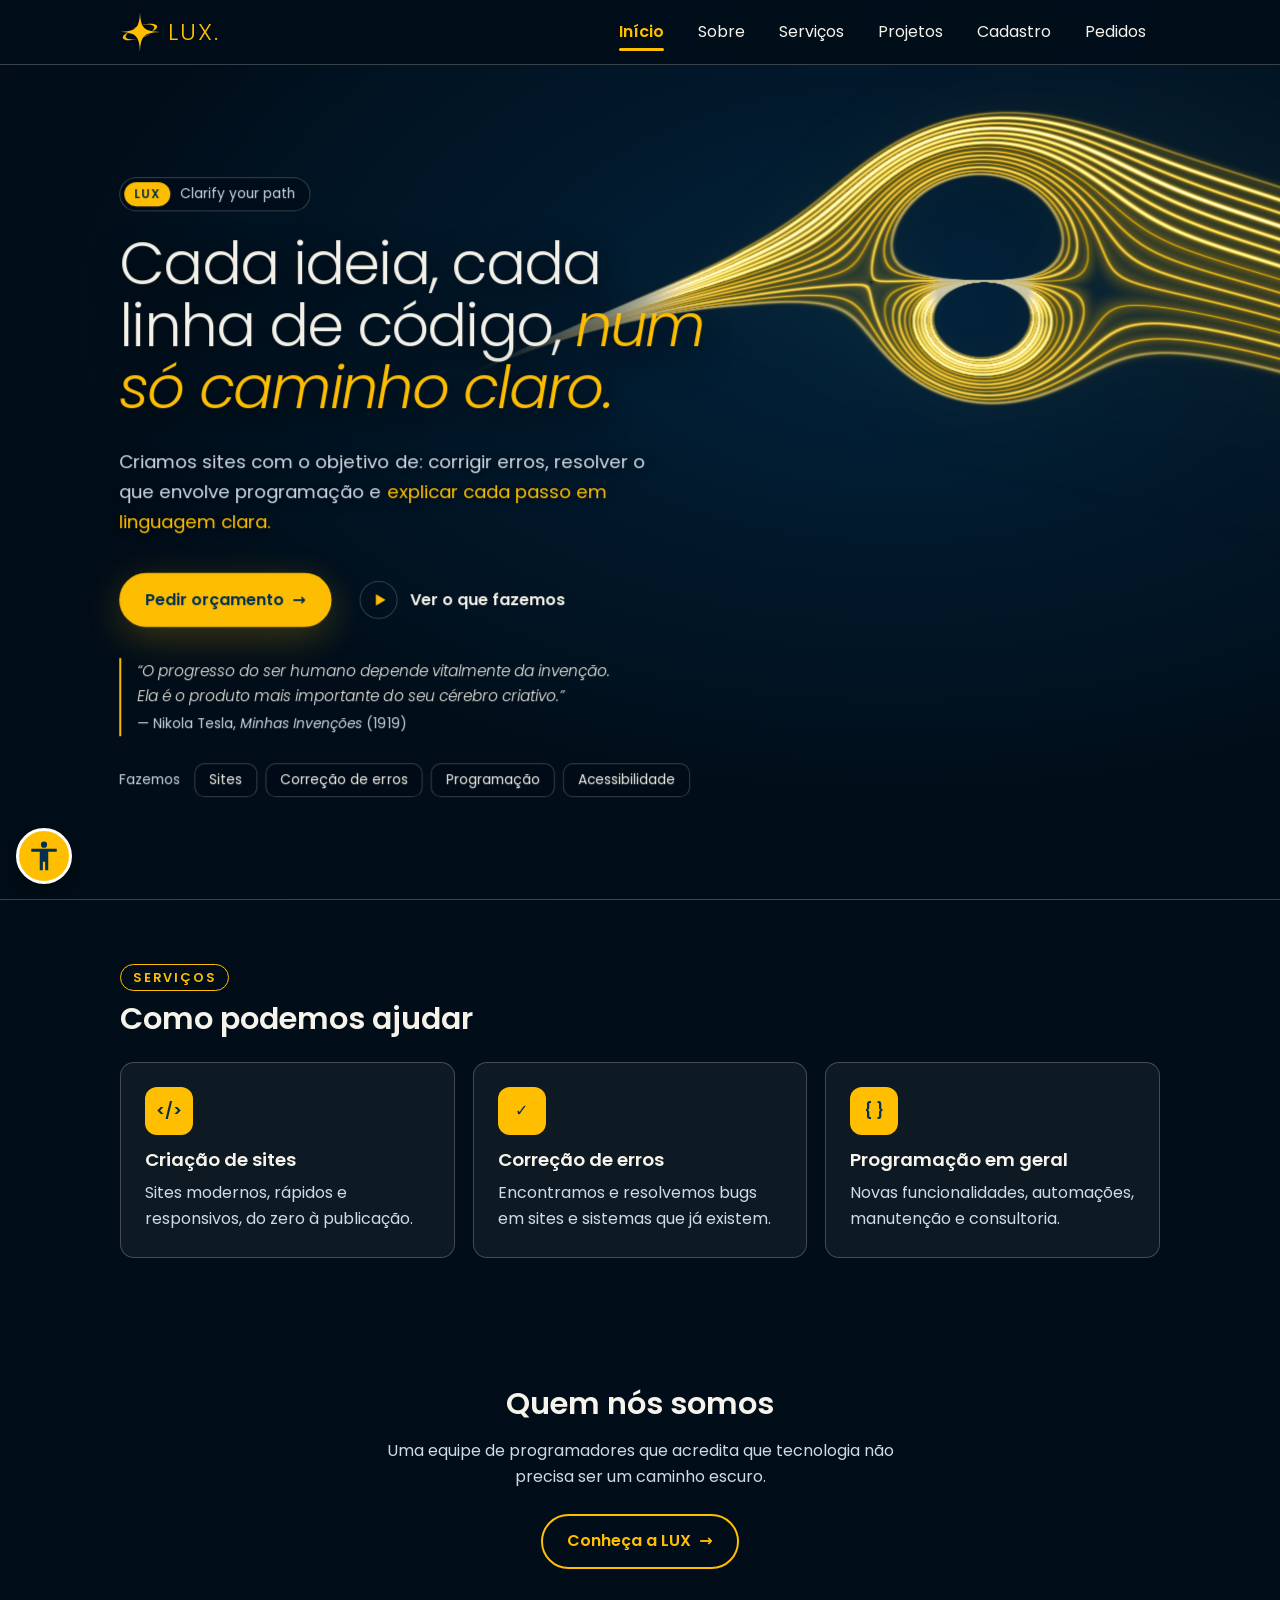
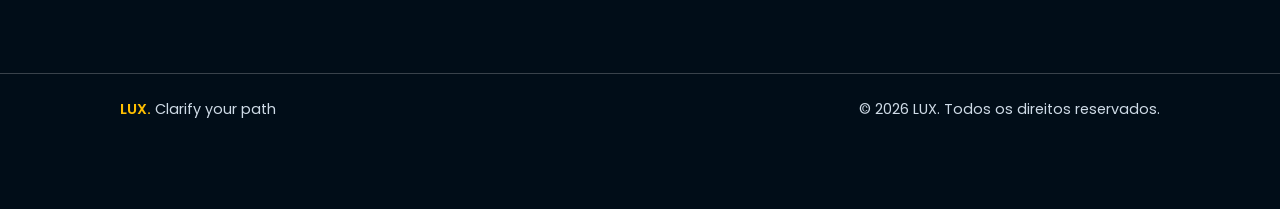
==== commit a0fdb53a: "correção de erros" ====
--- a/index.html
+++ b/index.html
@@ -43,29 +43,34 @@
     <main id="conteudo">
         <!-- herói no layout do hero-49 (originkit): fios de luz em WebGL, desenhados pelo heroi.js -->
         <section class="heroi" aria-labelledby="titulo-heroi">
-            <canvas class="heroi-fios" aria-hidden="true"></canvas>
-            <div class="container heroi-conteudo">
-                <p class="heroi-selo"><span class="heroi-selo-marca">LUX</span> <span lang="en">Clarify your path</span></p>
-                <h1 id="titulo-heroi">Cada ideia, cada linha de código, <em>num só caminho claro.</em></h1>
-                <p class="heroi-sub">Criamos sites com o objetivo de: corrigir erros, resolver o que envolve programação e <span class="heroi-sub-destaque">explicar cada passo em linguagem clara.</span></p>
-                <div class="acoes">
-                    <a class="botao" href="pedidos.html">Pedir orçamento <span aria-hidden="true">→</span></a>
-                    <a class="heroi-play" href="servicos.html"><span class="heroi-play-icone" aria-hidden="true"></span>Ver o que fazemos</a>
+            <!-- palco 3D: o fundo fica lá atrás e o texto flutua na frente (heroi.js inclina com o mouse) -->
+            <div class="heroi-cena">
+                <div class="heroi-fundo" aria-hidden="true">
+                    <canvas class="heroi-fios"></canvas>
                 </div>
-                <figure class="heroi-citacao">
-                    <blockquote>
-                        <p>“O progresso do ser humano depende vitalmente da invenção. Ela é o produto mais importante do seu cérebro criativo.”</p>
-                    </blockquote>
-                    <figcaption>— Nikola Tesla, <cite>Minhas Invenções</cite> (1919)</figcaption>
-                </figure>
-                <div class="heroi-chips">
-                    <span id="titulo-chips">Fazemos</span>
-                    <ul aria-labelledby="titulo-chips">
-                        <li>Sites</li>
-                        <li>Correção de erros</li>
-                        <li>Programação</li>
-                        <li>Acessibilidade</li>
-                    </ul>
+                <div class="container heroi-conteudo">
+                    <p class="heroi-selo"><span class="heroi-selo-marca">LUX</span> <span lang="en">Clarify your path</span></p>
+                    <h1 id="titulo-heroi">Cada ideia, cada linha de código, <em>num só caminho claro.</em></h1>
+                    <p class="heroi-sub">Criamos sites com o objetivo de: corrigir erros, resolver o que envolve programação e <span class="heroi-sub-destaque">explicar cada passo em linguagem clara.</span></p>
+                    <div class="acoes">
+                        <a class="botao" href="pedidos.html">Pedir orçamento <span aria-hidden="true">→</span></a>
+                        <a class="heroi-play" href="servicos.html"><span class="heroi-play-icone" aria-hidden="true"></span>Ver o que fazemos</a>
+                    </div>
+                    <figure class="heroi-citacao">
+                        <blockquote>
+                            <p>“O progresso do ser humano depende vitalmente da invenção. Ela é o produto mais importante do seu cérebro criativo.”</p>
+                        </blockquote>
+                        <figcaption>— Nikola Tesla, <cite>Minhas Invenções</cite> (1919)</figcaption>
+                    </figure>
+                    <div class="heroi-chips">
+                        <span id="titulo-chips">Fazemos</span>
+                        <ul aria-labelledby="titulo-chips">
+                            <li>Sites</li>
+                            <li>Correção de erros</li>
+                            <li>Programação</li>
+                            <li>Acessibilidade</li>
+                        </ul>
+                    </div>
                 </div>
             </div>
         </section>
--- a/oi.css
+++ b/oi.css
@@ -325,19 +325,63 @@
     min-height: clamp(620px, calc(100vh - 65px), 940px);
     border-bottom: 1px solid var(--borda);
     background: radial-gradient(ellipse 90% 80% at 70% 30%, var(--azul-noite) 0%, var(--azul-fundo) 75%);
-}
-
-/* fios de luz (WebGL): ocupam o herói todo, atrás do texto */
+    /* palco 3D: quanto menor, mais forte a profundidade */
+    perspective: 1100px;
+    perspective-origin: 50% 40%;
+}
+
+/* a cena inteira inclina com o mouse (o heroi.js muda --inclina-x/-y e --rolagem) */
+.heroi-cena {
+    --inclina-x: 0deg;
+    --inclina-y: 0deg;
+    --rolagem: 0;
+    position: relative;
+    display: flex;
+    align-items: center;
+    width: 100%;
+    transform-style: preserve-3d;
+    transform: rotateX(var(--inclina-x)) rotateY(var(--inclina-y));
+}
+
+/* fundo lá atrás: afundado 280px; a escala devolve o tamanho (1100 / (1100 - 280) ≈ 1.255)
+   e a sobra de 8% cobre as bordas quando a cena inclina */
+.heroi-fundo {
+    position: absolute;
+    inset: -8%;
+    transform: translateZ(calc(-280px - var(--rolagem) * 160px)) scale(calc(1.255 + var(--rolagem) * 0.18));
+    animation: heroi-afasta 1.8s cubic-bezier(0.2, 0.7, 0.2, 1) both;
+}
+
 .heroi-fios {
     position: absolute;
     inset: 0;
-    z-index: -1;
     width: 100%;
     height: 100%;
 }
 
+/* texto na frente: flutua 70px à frente e vem mais ainda ao rolar a página.
+   A escala desfaz o aumento da perspectiva (1030 / 1100): parado, o texto fica em 100% e nítido */
 .heroi-conteudo {
+    position: relative;
     padding-block: clamp(40px, 7vh, 80px);
+    transform: translateZ(calc(70px + var(--rolagem) * 150px)) scale(0.9364);
+    opacity: calc(1 - var(--rolagem) * 0.7);
+    animation: heroi-chega 1.4s cubic-bezier(0.2, 0.7, 0.2, 1) 0.15s both;
+}
+
+/* ao abrir: o fundo começa perto e recua; as letras saem de trás e vêm para a frente */
+@keyframes heroi-afasta {
+    from {
+        translate: 0 0 240px;
+        opacity: 0.2;
+    }
+}
+
+@keyframes heroi-chega {
+    from {
+        translate: 0 0 -420px;
+        opacity: 0;
+    }
 }
 
 .heroi-selo {
@@ -370,7 +414,8 @@
     font-weight: 300;
     line-height: 1.06;
     letter-spacing: -0.03em;
-    text-shadow: 0 2px 30px rgba(1, 13, 24, 0.8);
+    /* sombra de elevação: as letras parecem soltas do fundo */
+    text-shadow: 0 2px 30px rgba(1, 13, 24, 0.8), 0 22px 38px rgba(0, 0, 0, 0.55);
 }
 
 .heroi h1 em {
@@ -1003,14 +1048,26 @@
         padding: 12px 14px;
     }
 
-    /* no celular os fios ficam numa faixa no alto e o texto vem embaixo */
+    /* no celular os fios ficam numa faixa no alto e o texto vem embaixo; sem inclinar */
     .heroi {
         display: block;
         min-height: 0;
     }
 
-    .heroi-fios {
+    .heroi-cena {
+        display: block;
+        transform: none;
+    }
+
+    .heroi-fundo {
+        inset: 0 0 auto;
         height: 300px;
+        transform: none;
+    }
+
+    .heroi-conteudo {
+        transform: none;
+        opacity: 1;
     }
 
     .heroi-conteudo {
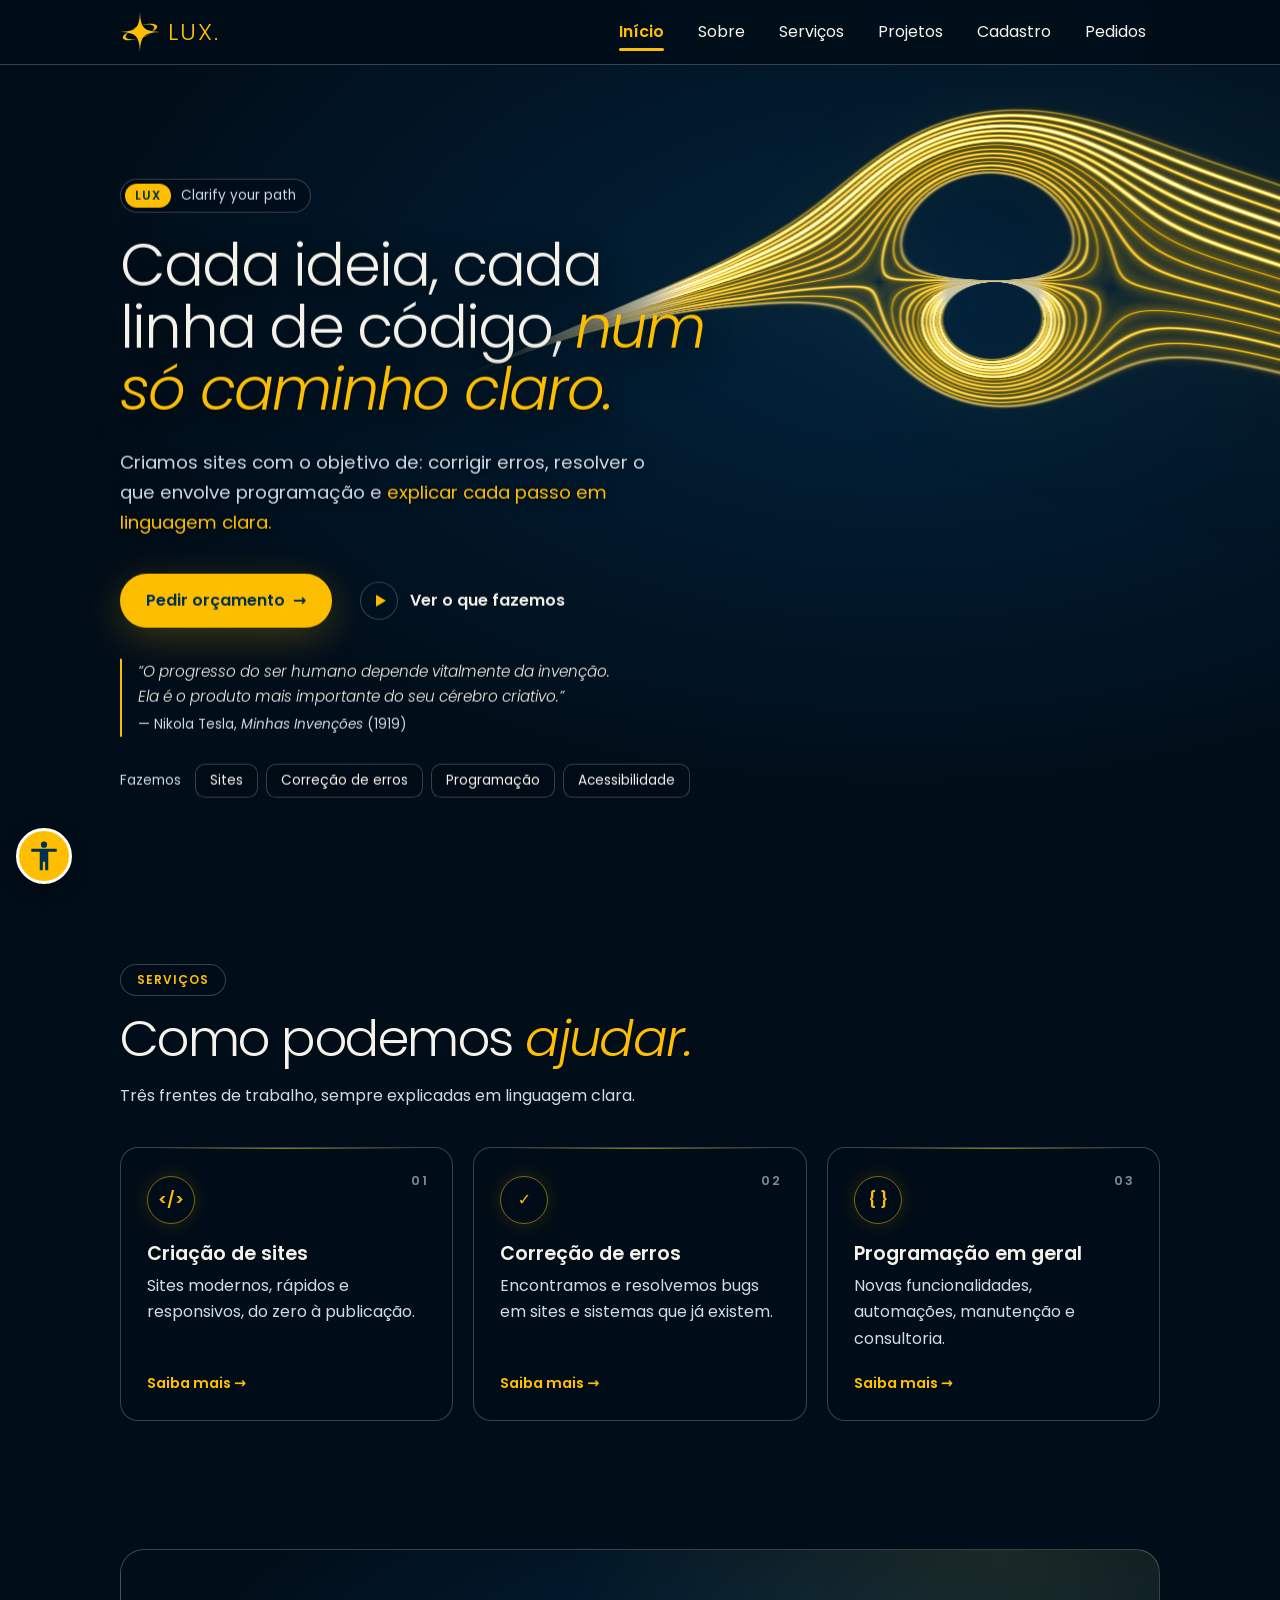
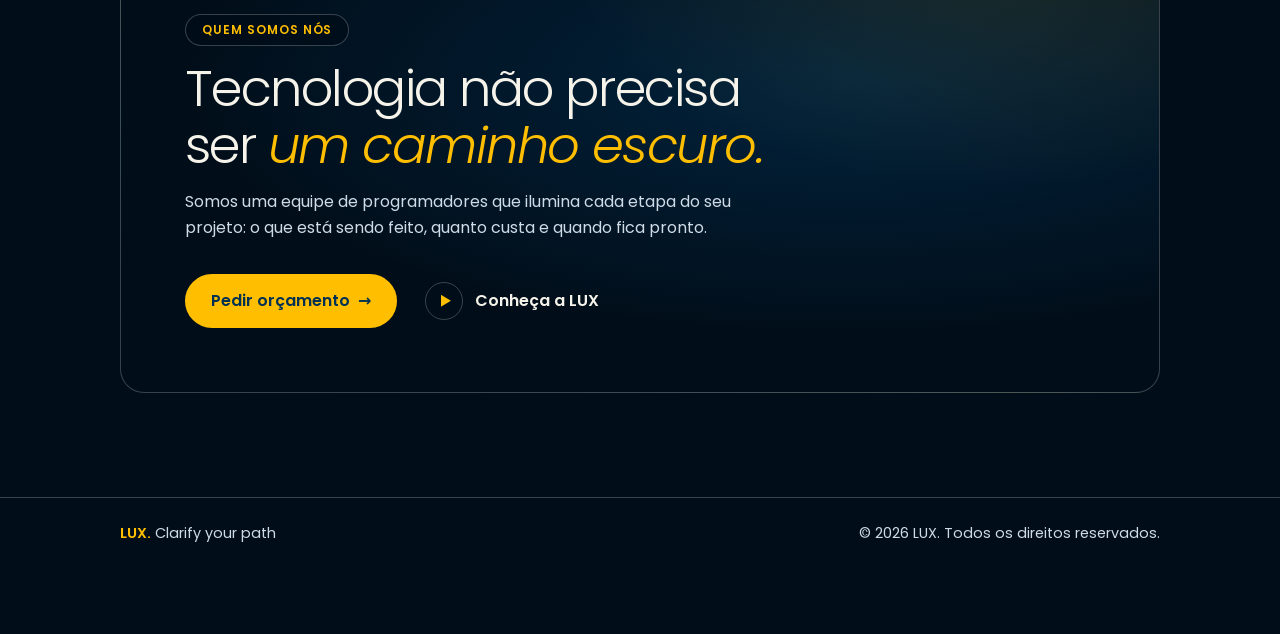
==== commit 98b88e51: "mudanças" ====
--- a/index.html
+++ b/index.html
@@ -75,33 +75,44 @@
             </div>
         </section>
 
-        <section class="secao container" aria-labelledby="titulo-servicos">
-            <p class="etiqueta">Serviços</p>
-            <h2 id="titulo-servicos">Como podemos ajudar</h2>
-            <ul class="grade">
-                <li class="cartao">
-                    <span class="cartao-icone" aria-hidden="true">&lt;/&gt;</span>
+        <section class="secao container inicio-servicos" aria-labelledby="titulo-servicos">
+            <p class="inicio-selo">Serviços</p>
+            <h2 id="titulo-servicos" class="inicio-titulo">Como podemos <em>ajudar.</em></h2>
+            <p class="inicio-sub">Três frentes de trabalho, sempre explicadas em linguagem clara.</p>
+            <ul class="inicio-cartoes">
+                <li class="inicio-cartao">
+                    <span class="inicio-numero" aria-hidden="true">01</span>
+                    <span class="inicio-icone" aria-hidden="true">&lt;/&gt;</span>
                     <h3>Criação de sites</h3>
                     <p>Sites modernos, rápidos e responsivos, do zero à publicação.</p>
+                    <a class="inicio-link" href="servicos.html">Saiba mais <span aria-hidden="true">→</span><span class="visualmente-oculto"> sobre criação de sites</span></a>
                 </li>
-                <li class="cartao">
-                    <span class="cartao-icone" aria-hidden="true">✓</span>
+                <li class="inicio-cartao">
+                    <span class="inicio-numero" aria-hidden="true">02</span>
+                    <span class="inicio-icone" aria-hidden="true">✓</span>
                     <h3>Correção de erros</h3>
                     <p>Encontramos e resolvemos bugs em sites e sistemas que já existem.</p>
+                    <a class="inicio-link" href="servicos.html">Saiba mais <span aria-hidden="true">→</span><span class="visualmente-oculto"> sobre correção de erros</span></a>
                 </li>
-                <li class="cartao">
-                    <span class="cartao-icone" aria-hidden="true">{ }</span>
+                <li class="inicio-cartao">
+                    <span class="inicio-numero" aria-hidden="true">03</span>
+                    <span class="inicio-icone" aria-hidden="true">{ }</span>
                     <h3>Programação em geral</h3>
                     <p>Novas funcionalidades, automações, manutenção e consultoria.</p>
+                    <a class="inicio-link" href="servicos.html">Saiba mais <span aria-hidden="true">→</span><span class="visualmente-oculto"> sobre programação em geral</span></a>
                 </li>
             </ul>
         </section>
 
-        <section class="secao container chamada">
-            <h2>Quem nós somos</h2>
-            <p>Uma equipe de programadores que acredita que tecnologia não precisa ser um caminho escuro.</p>
-            <div class="acoes">
-                <a class="botao botao-contorno" href="sobre.html">Conheça a LUX <span aria-hidden="true">→</span></a>
+        <section class="secao container" aria-labelledby="titulo-quem">
+            <div class="inicio-painel">
+                <p class="inicio-selo">Quem somos nós</p>
+                <h2 id="titulo-quem" class="inicio-titulo">Tecnologia não precisa ser <em>um caminho escuro.</em></h2>
+                <p class="inicio-sub">Somos uma equipe de programadores que ilumina cada etapa do seu projeto: o que está sendo feito, quanto custa e quando fica pronto.</p>
+                <div class="acoes">
+                    <a class="botao" href="pedidos.html">Pedir orçamento <span aria-hidden="true">→</span></a>
+                    <a class="heroi-play" href="sobre.html"><span class="heroi-play-icone" aria-hidden="true"></span>Conheça a LUX</a>
+                </div>
             </div>
         </section>
     </main>
--- a/oi.css
+++ b/oi.css
@@ -323,7 +323,6 @@
     display: flex;
     align-items: center;
     min-height: clamp(620px, calc(100vh - 65px), 940px);
-    border-bottom: 1px solid var(--borda);
     background: radial-gradient(ellipse 90% 80% at 70% 30%, var(--azul-noite) 0%, var(--azul-fundo) 75%);
     /* palco 3D: quanto menor, mais forte a profundidade */
     perspective: 1100px;
@@ -1362,3 +1361,191 @@
     bottom: 0;
     border-top: 4px solid var(--ambar);
 }
+
+/* ===== Início: seções abaixo do herói, na mesma linguagem dele ===== */
+.visualmente-oculto {
+    position: absolute;
+    width: 1px;
+    height: 1px;
+    overflow: hidden;
+    clip-path: inset(50%);
+    white-space: nowrap;
+}
+
+/* etiqueta em pílula, como o selo "LUX · Clarify your path" do herói */
+.inicio-selo {
+    display: inline-flex;
+    align-items: center;
+    margin: 0 0 1.2em;
+    padding: 5px 16px;
+    font-size: 0.75rem;
+    font-weight: 600;
+    letter-spacing: 0.08em;
+    text-transform: uppercase;
+    color: var(--ambar);
+    background: rgba(1, 13, 24, 0.6);
+    border: 1px solid var(--borda);
+    border-radius: 999px;
+}
+
+/* títulos finos com o final em itálico âmbar, como no herói */
+.inicio-titulo {
+    max-width: 20ch;
+    margin: 0;
+    font-size: clamp(2rem, 4vw, 3.2rem);
+    font-weight: 300;
+    line-height: 1.1;
+    letter-spacing: -0.03em;
+}
+
+.inicio-titulo em {
+    font-style: italic;
+    color: var(--ambar);
+}
+
+.inicio-sub {
+    max-width: 36rem;
+    margin: 1em 0 0;
+    color: var(--texto-suave);
+}
+
+/* cartões escuros, numerados, com um fio âmbar no topo */
+.inicio-cartoes {
+    display: grid;
+    grid-template-columns: repeat(auto-fit, minmax(min(100%, 300px), 1fr));
+    gap: 20px;
+    margin: 2.4em 0 0;
+    padding: 0;
+    list-style: none;
+}
+
+.inicio-cartao {
+    position: relative;
+    isolation: isolate;
+    overflow: hidden;
+    display: flex;
+    flex-direction: column;
+    padding: 28px 26px 24px;
+    background: rgba(1, 13, 24, 0.7);
+    border: 1px solid var(--borda);
+    border-radius: 18px;
+    transition: transform 0.25s ease, border-color 0.25s ease;
+}
+
+/* fio de luz no topo do cartão */
+.inicio-cartao::before {
+    content: "";
+    position: absolute;
+    top: 0;
+    left: 10%;
+    right: 10%;
+    height: 1px;
+    background: linear-gradient(90deg, transparent, var(--ambar), transparent);
+    opacity: 0.6;
+    transition: opacity 0.25s ease, left 0.25s ease, right 0.25s ease;
+}
+
+/* brilho âmbar que aparece ao passar o mouse */
+.inicio-cartao::after {
+    content: "";
+    position: absolute;
+    inset: 0;
+    z-index: -1;
+    background: radial-gradient(ellipse 80% 60% at 50% 0%, rgba(255, 191, 0, 0.14), transparent 70%);
+    opacity: 0;
+    transition: opacity 0.25s ease;
+}
+
+.inicio-cartao:hover,
+.inicio-cartao:focus-within {
+    transform: translateY(-4px);
+    border-color: rgba(255, 191, 0, 0.45);
+}
+
+.inicio-cartao:hover::before,
+.inicio-cartao:focus-within::before {
+    left: 0;
+    right: 0;
+    opacity: 1;
+}
+
+.inicio-cartao:hover::after,
+.inicio-cartao:focus-within::after {
+    opacity: 1;
+}
+
+.inicio-numero {
+    position: absolute;
+    top: 22px;
+    right: 24px;
+    font-size: 0.8rem;
+    font-weight: 600;
+    letter-spacing: 0.14em;
+    color: var(--texto-suave);
+    opacity: 0.6;
+}
+
+/* ícone num círculo com borda, como o "play" do herói */
+.inicio-icone {
+    display: grid;
+    place-items: center;
+    width: 48px;
+    height: 48px;
+    margin-bottom: 18px;
+    font-weight: 600;
+    color: var(--ambar);
+    border: 1px solid rgba(255, 191, 0, 0.5);
+    border-radius: 50%;
+    box-shadow: 0 0 18px rgba(255, 191, 0, 0.15);
+}
+
+.inicio-cartao h3 {
+    margin: 0 0 0.4em;
+    font-size: 1.2rem;
+    font-weight: 600;
+}
+
+.inicio-cartao p {
+    flex: 1;
+    margin: 0;
+    color: var(--texto-suave);
+}
+
+.inicio-link {
+    align-self: flex-start;
+    margin-top: 1.4em;
+    font-size: 0.9rem;
+    font-weight: 600;
+    color: var(--ambar);
+    text-decoration: underline;
+    text-decoration-color: transparent;
+    text-underline-offset: 5px;
+    transition: text-decoration-color 0.2s ease;
+}
+
+.inicio-link:hover {
+    text-decoration-color: currentColor;
+}
+
+/* painel "Quem somos nós" com o mesmo brilho de fundo do herói */
+.inicio-painel {
+    position: relative;
+    overflow: hidden;
+    padding: clamp(32px, 6vw, 64px);
+    background:
+        radial-gradient(ellipse 70% 90% at 85% 0%, rgba(255, 191, 0, 0.10), transparent 60%),
+        radial-gradient(ellipse 90% 80% at 70% 30%, var(--azul-noite) 0%, var(--azul-fundo) 75%);
+    border: 1px solid var(--borda);
+    border-radius: 24px;
+}
+
+.inicio-painel .acoes {
+    align-items: center;
+    gap: 14px 28px;
+    margin-top: 2em;
+}
+
+.a11y-contraste .inicio-cartao,
+.a11y-contraste .inicio-painel {
+    background: #000;
+}
